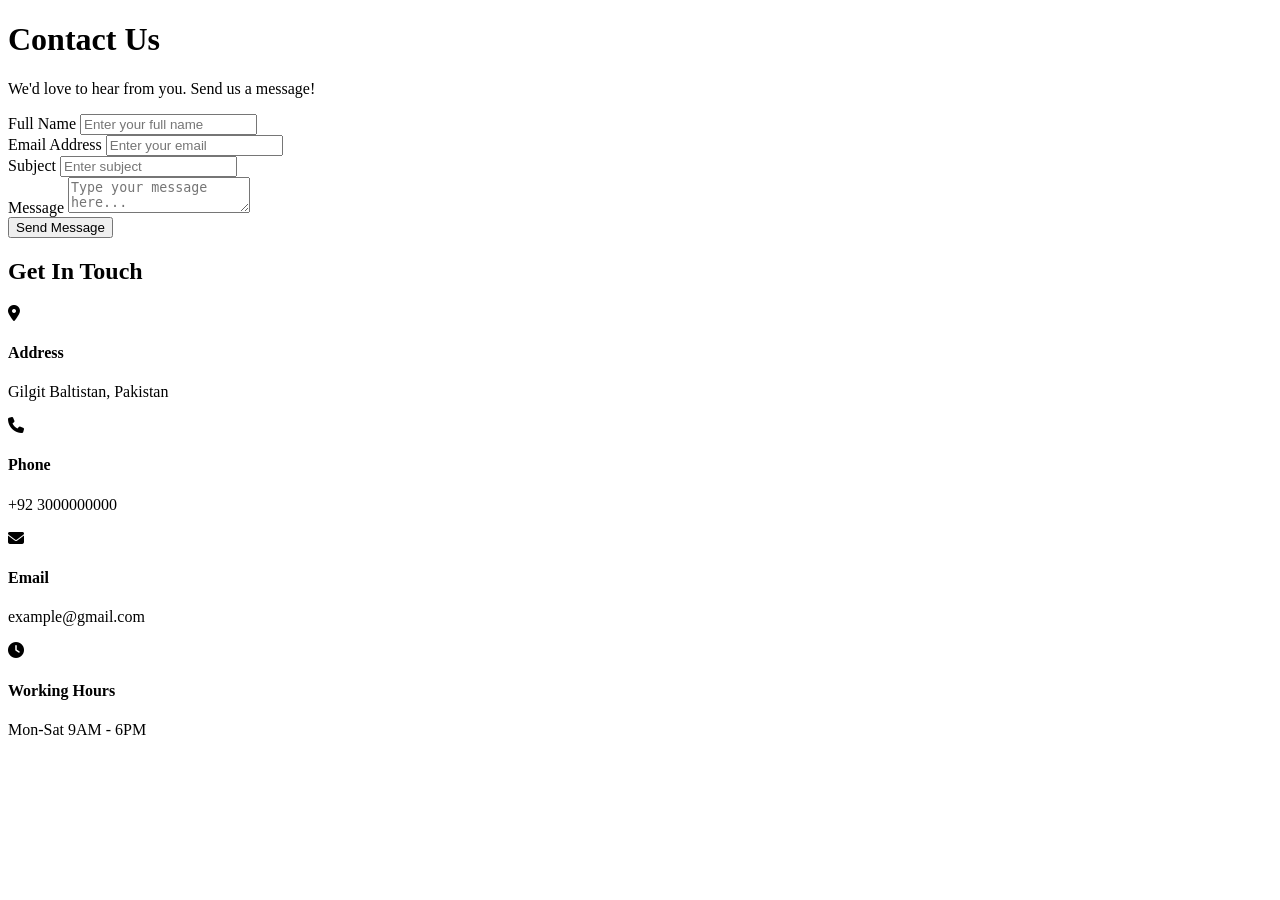
==== contact.html @ ff5b85d4 "contact us page" ====
<!doctype html>
<html lang="en">
  <head>
    <meta charset="UTF-8" />
    <meta name="viewport" content="width=device-width, initial-scale=1.0" />
    <title>Contact Us</title>
    <link rel="stylesheet" href="./contact.css" />
    <link
      rel="stylesheet"
      href="https://cdnjs.cloudflare.com/ajax/libs/font-awesome/6.4.0/css/all.min.css"
    />
  </head>
  <body>
    <div class="contact-container">
      <div class="left">
        <h1>Contact Us</h1>
        <p>We'd love to hear from you. Send us a message!</p>

        <div class="row">
          <div class="input-box">
            <label>Full Name</label>
            <input type="text" placeholder="Enter your full name" />
          </div>

          <div class="input-box">
            <label>Email Address</label>
            <input type="email" placeholder="Enter your email" />
          </div>
        </div>

        <div class="input-box">
          <label>Subject</label>
          <input type="text" placeholder="Enter subject" />
        </div>

        <div class="input-box">
          <label>Message</label>
          <textarea placeholder="Type your message here..."></textarea>
        </div>

        <button>Send Message</button>
      </div>

      <div class="right">
        <h2>Get In Touch</h2>

        <div class="info">
          <i class="fa-solid fa-location-dot"></i>
          <div>
            <h4>Address</h4>
            <p>Gilgit Baltistan, Pakistan</p>
          </div>
        </div>

        <div class="info">
          <i class="fa-solid fa-phone"></i>
          <div>
            <h4>Phone</h4>
            <p>+92 3000000000</p>
          </div>
        </div>

        <div class="info">
          <i class="fa-solid fa-envelope"></i>
          <div>
            <h4>Email</h4>
            <p>example@gmail.com</p>
          </div>
        </div>

        <div class="info">
          <i class="fa-solid fa-clock"></i>
          <div>
            <h4>Working Hours</h4>
            <p>Mon-Sat 9AM - 6PM</p>
          </div>
        </div>
      </div>
    </div>
  </body>
</html>
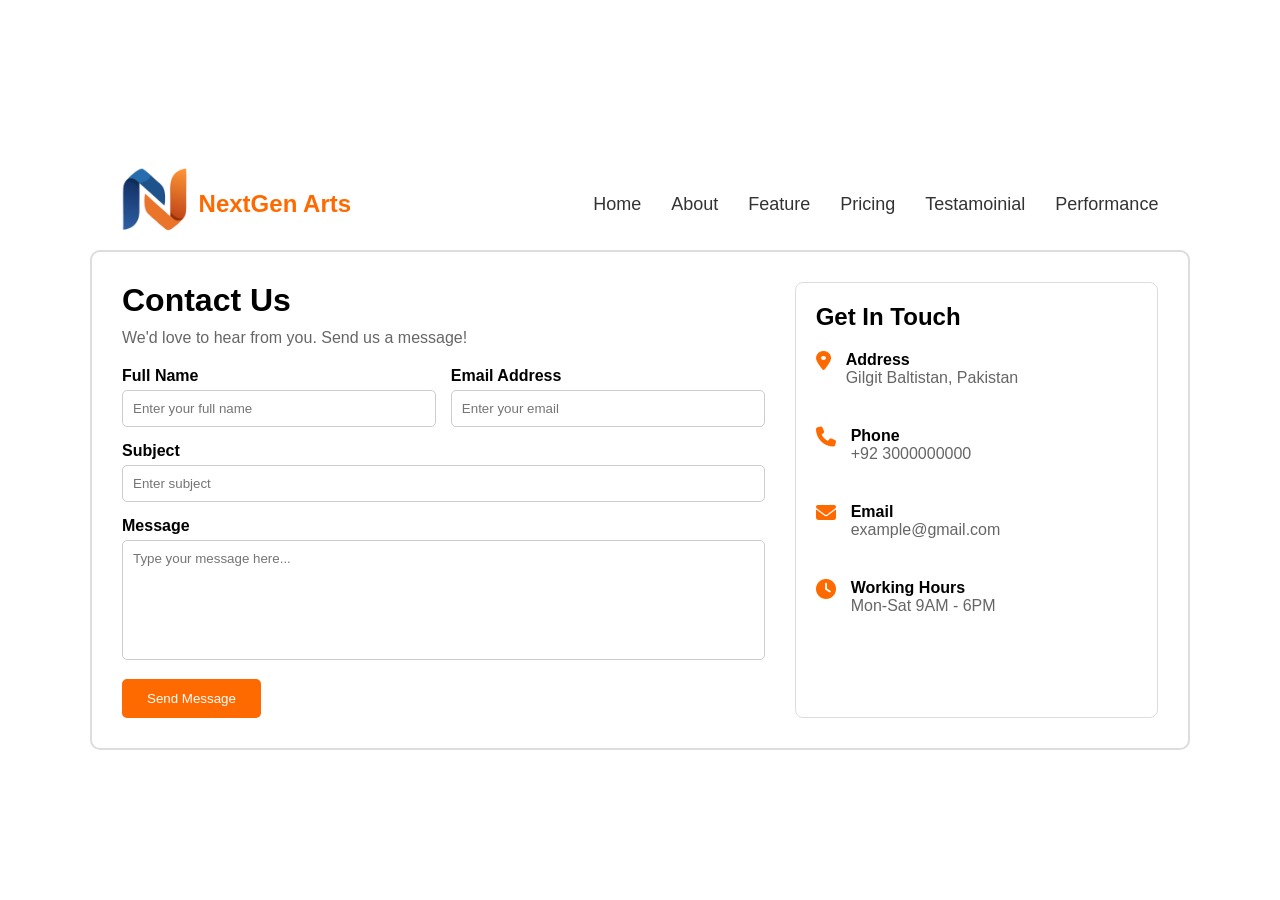
==== commit ce1f3e74: "new page" ====
--- a/contact.html
+++ b/contact.html
@@ -4,13 +4,60 @@
     <meta charset="UTF-8" />
     <meta name="viewport" content="width=device-width, initial-scale=1.0" />
     <title>Contact Us</title>
-    <link rel="stylesheet" href="./contact.css" />
+    <link rel="stylesheet" href="./css/contact.css" />
     <link
       rel="stylesheet"
       href="https://cdnjs.cloudflare.com/ajax/libs/font-awesome/6.4.0/css/all.min.css"
     />
   </head>
   <body>
+    <header>
+      <nav class="navbar">
+        <div class="logo">
+          <svg
+            width="67"
+            height="78"
+            viewBox="0 0 67 78"
+            fill="none"
+            xmlns="http://www.w3.org/2000/svg"
+            xmlns:xlink="http://www.w3.org/1999/xlink"
+          >
+            <rect width="67" height="78" fill="url(#pattern0_632_54)" />
+            <defs>
+              <pattern
+                id="pattern0_632_54"
+                patternContentUnits="objectBoundingBox"
+                width="1"
+                height="1"
+              >
+                <use
+                  xlink:href="#image0_632_54"
+                  transform="matrix(0.00315278 0 0 0.00271856 -0.291667 -0.245509)"
+                />
+              </pattern>
+              <image
+                id="image0_632_54"
+                width="500"
+                height="500"
+                preserveAspectRatio="none"
+                xlink:href="[data-uri]"
+              />
+            </defs>
+          </svg>
+
+          <h2>NextGen Arts</h2>
+        </div>
+
+        <ul class="nav-links">
+          <li><a href="#">Home</a></li>
+          <li><a href="#">About</a></li>
+          <li><a href="#">Feature</a></li>
+          <li><a href="#">Pricing</a></li>
+          <li><a href="#">Testamoinial</a></li>
+          <li><a href="#">Performance</a></li>
+        </ul>
+      </nav>
+    </header>
     <div class="contact-container">
       <div class="left">
         <h1>Contact Us</h1>
--- a/css/contact.css
+++ b/css/contact.css
@@ -0,0 +1,150 @@
+* {
+  margin: 0;
+  padding: 0;
+  box-sizing: border-box;
+  font-family: Arial, sans-serif;
+}
+
+body {
+  background: #fff;
+  display: flex;
+  flex-direction: column;
+  justify-content: center;
+  align-items: center;
+  min-height: 100vh;
+  gap: 40px;
+}
+
+header {
+  width: 90%;
+  background: #fff;
+  height: 60px;
+  /* box-shadow: 0 2px 10px rgba(0, 0, 0, 0.1); */
+}
+
+.navbar {
+  width: 90%;
+  margin: auto;
+  display: flex;
+  justify-content: space-between;
+  align-items: center;
+  padding: 15px 0;
+}
+
+.logo {
+  display: flex;
+  align-items: center;
+  gap: 10px;
+}
+
+.logo img {
+  width: 45px;
+  height: 45px;
+  border-radius: 50%;
+}
+
+.logo h2 {
+  color: #ff6a00;
+}
+
+.nav-links {
+  display: flex;
+  list-style: none;
+  gap: 30px;
+}
+
+.nav-links a {
+  text-decoration: none;
+  color: #333;
+  font-size: 18px;
+  transition: 0.3s;
+}
+
+.nav-links a:hover {
+  color: #ff6a00;
+}
+.contact-container {
+  width: 90%;
+  max-width: 1100px;
+  background: #fff;
+  display: flex;
+  /* flex-direction: column; */
+  gap: 30px;
+  padding: 30px;
+  border-radius: 10px;
+  border: 2px solid #ddd;
+  /* box-shadow: 0 0 10px rgba(0, 0, 0, 0.1); */
+}
+
+.left {
+  flex: 2;
+}
+
+.right {
+  flex: 1;
+  border: 1px solid #ddd;
+  padding: 20px;
+  border-radius: 8px;
+}
+
+h1 {
+  margin-bottom: 10px;
+}
+
+p {
+  color: #666;
+  margin-bottom: 20px;
+}
+
+.row {
+  display: flex;
+  gap: 15px;
+}
+
+.input-box {
+  width: 100%;
+  margin-bottom: 15px;
+}
+
+.input-box label {
+  display: block;
+  margin-bottom: 5px;
+  font-weight: bold;
+}
+
+.input-box input,
+.input-box textarea {
+  width: 100%;
+  padding: 10px;
+  border: 1px solid #ccc;
+  border-radius: 5px;
+}
+
+textarea {
+  height: 120px;
+  resize: none;
+}
+
+button {
+  background: #ff6a00;
+  color: white;
+  border: none;
+  padding: 12px 25px;
+  border-radius: 5px;
+  cursor: pointer;
+}
+
+button:hover {
+  background: #e45d00;
+}
+
+.info {
+  display: flex;
+  gap: 15px;
+  margin: 20px 0;
+}
+
+.info i {
+  color: #ff6a00;
+  font-size: 20px;
+}
